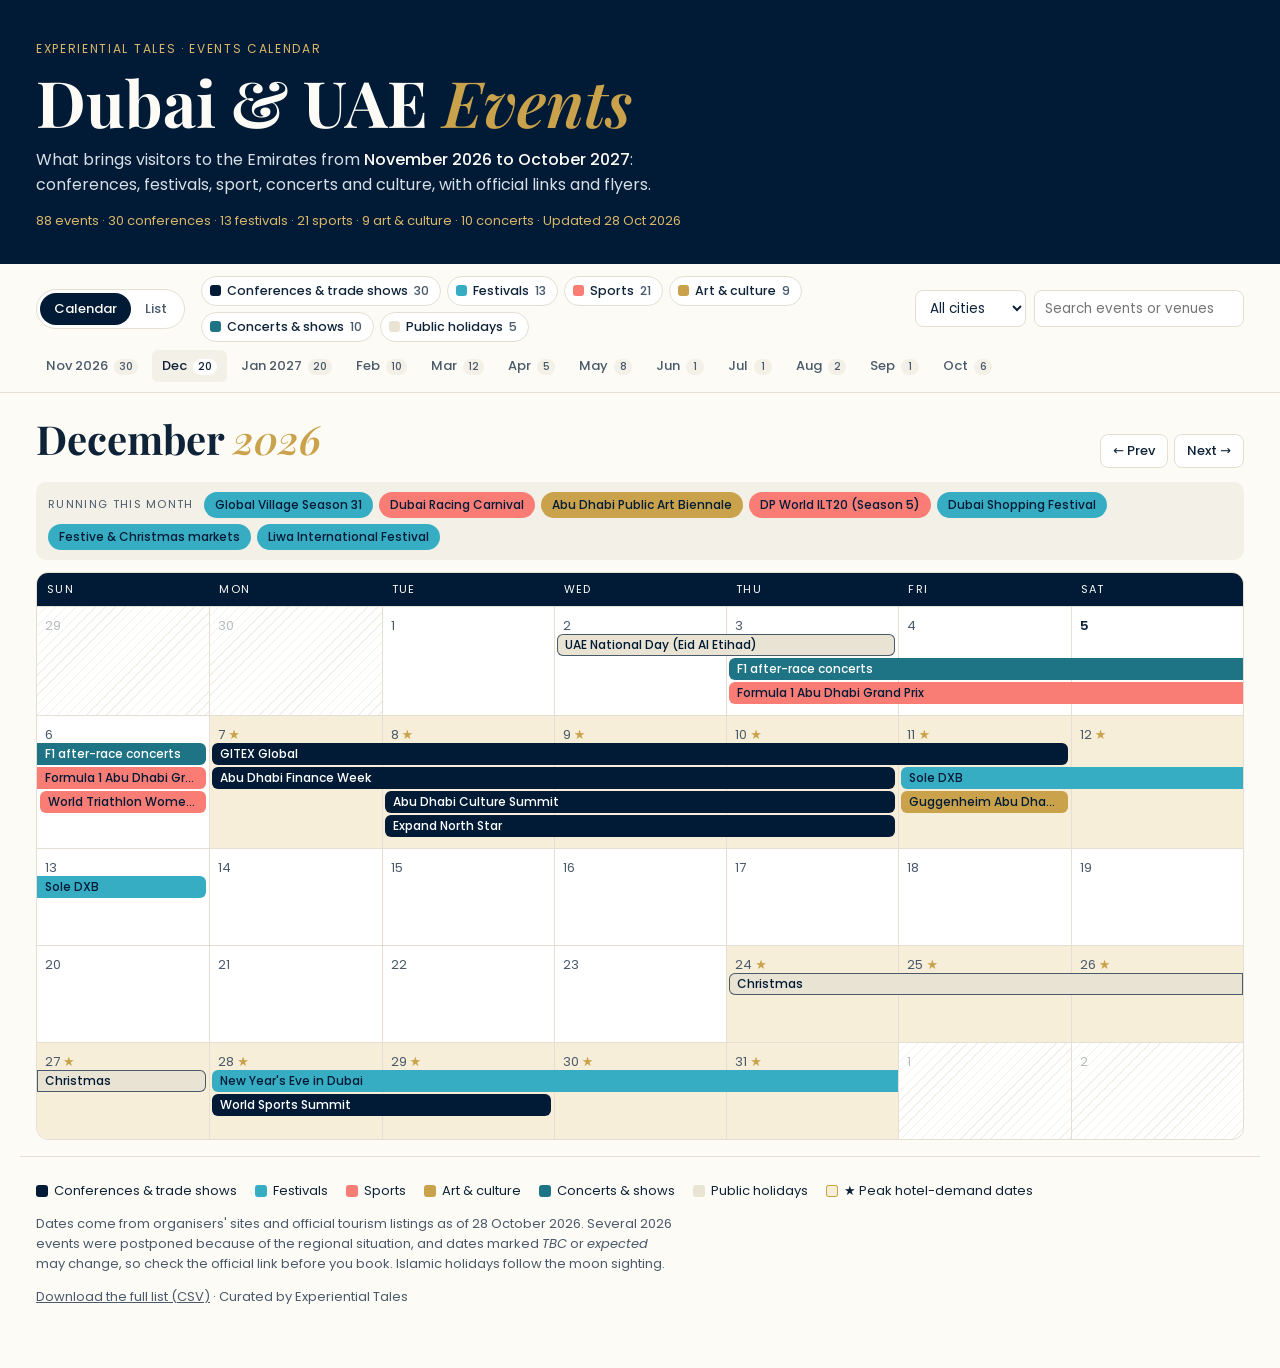
==== index.html @ 49eb6cdc "Dubai & UAE events calendar site Static GitHub Pages site: month calendar and list views, type filte" ====
<!doctype html>
<html lang="en">
<head>
<meta charset="utf-8">
<meta name="viewport" content="width=device-width, initial-scale=1, viewport-fit=cover">
<title>Dubai & UAE Events 2026–27</title>
<meta name="description" content="Conferences, festivals, sports, concerts and culture that bring visitors to Dubai and the UAE, November 2026 to October 2027. Curated by Experiential Tales.">
<meta property="og:title" content="Dubai & UAE Events 2026–27">
<meta property="og:description" content="88 conferences, festivals, sports fixtures, concerts and cultural events across the Emirates, November 2026 to October 2027.">
<meta property="og:type" content="website">
<meta name="theme-color" content="#011B36">
<link rel="preconnect" href="https://fonts.googleapis.com">
<link rel="preconnect" href="https://fonts.gstatic.com" crossorigin>
<link rel="stylesheet" href="https://fonts.googleapis.com/css2?family=Anton&family=Playfair+Display:ital,wght@0,600;0,700;1,600&family=Poppins:wght@400;500;600&display=swap">
<link rel="stylesheet" href="assets/style.css">
</head>
<body>
<header class="masthead">
  <div class="wrap masthead-inner">
    <p class="eyebrow">Experiential Tales · Events calendar</p>
    <h1>Dubai &amp; UAE <em>Events</em></h1>
    <p class="lede">What brings visitors to the Emirates from <strong>November 2026 to October 2027</strong>: conferences, festivals, sport, concerts and culture, with official links and flyers.</p>
    <p class="meta" id="summary">Loading events…</p>
  </div>
</header>

<div class="toolbar" id="toolbar">
  <div class="wrap toolbar-inner">
    <div class="view-toggle" role="tablist" aria-label="View">
      <button type="button" role="tab" id="view-calendar" data-view="calendar" aria-selected="true">Calendar</button>
      <button type="button" role="tab" id="view-list" data-view="list" aria-selected="false">List</button>
    </div>
    <div class="types" id="type-filters" aria-label="Filter by type"></div>
    <div class="finders">
      <label class="sr-only" for="city">City</label>
      <select id="city"><option value="">All cities</option></select>
      <label class="sr-only" for="search">Search events</label>
      <input id="search" type="search" placeholder="Search events or venues" autocomplete="off">
    </div>
  </div>
  <nav class="wrap months" id="months" aria-label="Months"></nav>
</div>

<main class="wrap" id="main">
  <section id="calendar" aria-live="polite"></section>
  <section id="list" hidden></section>
  <p class="empty" id="empty" hidden>No events match these filters. <button type="button" id="reset">Clear filters</button></p>
</main>

<footer class="wrap footer">
  <div class="legend" id="legend"></div>
  <p>Dates come from organisers' sites and official tourism listings as of 28 October 2026. Several 2026 events were postponed because of the regional situation, and dates marked <em>TBC</em> or <em>expected</em> may change, so check the official link before you book. Islamic holidays follow the moon sighting.</p>
  <p><a href="data/events.csv">Download the full list (CSV)</a> · Curated by Experiential Tales</p>
</footer>

<dialog id="detail" aria-labelledby="d-title">
  <article class="detail">
    <button type="button" class="close" id="d-close" aria-label="Close">×</button>
    <p class="d-type" id="d-type"></p>
    <h2 id="d-title"></h2>
    <dl class="d-facts">
      <div><dt>When</dt><dd id="d-dates"></dd></div>
      <div><dt>Where</dt><dd id="d-where"></dd></div>
      <div><dt>Status</dt><dd id="d-status"></dd></div>
    </dl>
    <p class="d-about" id="d-about"></p>
    <div class="d-actions">
      <a id="d-link" class="btn primary" target="_blank" rel="noopener"></a>
      <button type="button" class="btn" id="d-copy">Copy link to this event</button>
    </div>
    <section class="d-flyers">
      <h3>Flyers</h3>
      <div id="d-flyers"></div>
    </section>
  </article>
</dialog>

<script src="assets/app.js"></script>
</body>
</html>
---- assets/style.css ----
/* Layout: navy masthead, sticky filter bar, month calendar with spanning event bars (or a dated list), event detail dialog with flyers. */
:root {
  --midnight: #011B36;
  --gold: #C9A24B;
  --gold-light: #D9B76A;
  --lagoon: #36ADC3;
  --coral: #F97C75;
  --teal: #1E7385;

  --bg: #FDFBF5;
  --surface: #FFFFFF;
  --sand: #F3F0E7;
  --ink: #0E2238;
  --ink-soft: #4A5A6B;
  --line: #E4DFD2;
  --peak: #F7EED9;
  --focus: #1E7385;

  --t-conf: #011B36;  --t-conf-ink: #FFFFFF;
  --t-fest: #36ADC3;  --t-fest-ink: #011B36;
  --t-sport: #F97C75; --t-sport-ink: #011B36;
  --t-art: #C9A24B;   --t-art-ink: #011B36;
  --t-music: #1E7385; --t-music-ink: #FFFFFF;
  --t-hol: #E9E3D3;   --t-hol-ink: #011B36;

  --display: "Playfair Display", Georgia, "Times New Roman", serif;
  --body: "Poppins", system-ui, -apple-system, "Segoe UI", sans-serif;
  --numeral: "Anton", "Arial Narrow", Impact, sans-serif;
}
@media (prefers-color-scheme: dark) {
  :root:not([data-theme="light"]) {
    --bg: #071423; --surface: #0C1E33; --sand: #102740; --ink: #EEF1F4; --ink-soft: #A6B3C1;
    --line: #1D3550; --peak: #2A2617; --focus: #36ADC3;
    --t-conf: #5B7FAE; --t-conf-ink: #FFFFFF; --t-hol: #2B3D52; --t-hol-ink: #EEF1F4;
    color-scheme: dark;
  }
}
:root[data-theme="dark"] {
  --bg: #071423; --surface: #0C1E33; --sand: #102740; --ink: #EEF1F4; --ink-soft: #A6B3C1;
  --line: #1D3550; --peak: #2A2617; --focus: #36ADC3;
  --t-conf: #5B7FAE; --t-conf-ink: #FFFFFF; --t-hol: #2B3D52; --t-hol-ink: #EEF1F4;
  color-scheme: dark;
}

* { box-sizing: border-box; }
html { -webkit-text-size-adjust: 100%; }
body { margin: 0; background: var(--bg); color: var(--ink); font: 400 15px/1.55 var(--body); }
a { color: inherit; }
:focus-visible { outline: 2px solid var(--focus); outline-offset: 2px; }
.sr-only { position: absolute; width: 1px; height: 1px; overflow: hidden; clip: rect(0 0 0 0); white-space: nowrap; }
.wrap { max-width: 1240px; margin: 0 auto; padding-left: max(16px, env(safe-area-inset-left, 0px)); padding-right: max(16px, env(safe-area-inset-right, 0px)); }

/* Masthead */
.masthead { background: var(--midnight); color: #FDFBF5; padding-top: env(safe-area-inset-top, 0px); }
.masthead-inner { padding-block: 40px 32px; }
.eyebrow { margin: 0 0 10px; font-size: 12px; letter-spacing: .14em; text-transform: uppercase; color: var(--gold-light); }
.masthead h1 { margin: 0; font: 700 clamp(36px, 6vw, 64px)/1.02 var(--display); text-wrap: balance; }
.masthead h1 em { color: var(--gold); font-weight: 600; }
.lede { max-width: 62ch; margin: 14px 0 0; color: #D7DEE6; font-size: 16px; }
.lede strong { color: #FDFBF5; font-weight: 500; }
.meta { margin: 14px 0 0; font-size: 13px; color: var(--gold-light); font-variant-numeric: tabular-nums; }

/* Toolbar */
.toolbar { position: sticky; top: 0; z-index: 5; background: var(--bg); border-bottom: 1px solid var(--line); }
.toolbar-inner { display: flex; flex-wrap: wrap; align-items: center; gap: 10px 16px; padding-block: 12px 8px; }
.view-toggle { display: inline-flex; border: 1px solid var(--line); border-radius: 999px; padding: 3px; background: var(--surface); }
.view-toggle button { border: 0; background: none; color: var(--ink-soft); font: 500 13px var(--body); padding: 6px 14px; border-radius: 999px; cursor: pointer; }
.view-toggle button[aria-selected="true"] { background: var(--midnight); color: #FDFBF5; }
.types { display: flex; flex-wrap: wrap; gap: 6px; flex: 1 1 420px; }
.chip { display: inline-flex; align-items: center; gap: 6px; border: 1px solid var(--line); background: var(--surface); color: var(--ink); font: 500 12.5px var(--body); padding: 5px 11px 5px 8px; border-radius: 999px; cursor: pointer; }
.chip .sw { width: 11px; height: 11px; border-radius: 3px; background: var(--c); }
.chip .n { color: var(--ink-soft); font-variant-numeric: tabular-nums; }
.chip[aria-pressed="false"] { opacity: .45; }
.chip[aria-pressed="false"] .sw { background: transparent; box-shadow: inset 0 0 0 1.5px var(--c); }
.finders { display: flex; gap: 8px; flex-wrap: wrap; }
.finders select, .finders input { font: 400 13.5px var(--body); color: var(--ink); background: var(--surface); border: 1px solid var(--line); border-radius: 8px; padding: 7px 10px; min-width: 0; }
.finders input { width: 210px; max-width: 100%; }

.months { display: flex; gap: 4px; overflow-x: auto; padding-block: 0 10px; scrollbar-width: thin; }
.months button { flex: 0 0 auto; border: 0; background: none; color: var(--ink-soft); font: 500 13px var(--body); padding: 6px 10px; border-radius: 6px; cursor: pointer; white-space: nowrap; }
.months button .n { display: inline-block; min-width: 18px; margin-left: 6px; padding: 0 5px; border-radius: 999px; background: var(--sand); font-size: 10.5px; line-height: 16px; font-variant-numeric: tabular-nums; }
.months button[aria-current="true"] .n { background: var(--surface); }
.months button[aria-current="true"] { background: var(--sand); color: var(--ink); }

main { padding-block: 24px 16px; min-height: 50vh; }

/* Calendar */
.cal-head { display: flex; flex-wrap: wrap; align-items: baseline; justify-content: space-between; gap: 8px 16px; margin-bottom: 14px; }
.cal-title { margin: 0; font: 700 clamp(28px, 4vw, 40px)/1.1 var(--display); }
.cal-title em { color: var(--gold); font-weight: 600; }
.cal-nav { display: flex; gap: 6px; }
.cal-nav button { border: 1px solid var(--line); background: var(--surface); color: var(--ink); border-radius: 8px; padding: 6px 12px; font: 500 13px var(--body); cursor: pointer; }
.cal-nav button:disabled { opacity: .35; cursor: default; }

.ongoing { display: flex; flex-wrap: wrap; align-items: center; gap: 6px; margin-bottom: 12px; padding: 10px 12px; background: var(--sand); border-radius: 10px; }
.ongoing .label { font-size: 11px; letter-spacing: .12em; text-transform: uppercase; color: var(--ink-soft); margin-right: 4px; }

.grid { border: 1px solid var(--line); border-radius: 12px; overflow: hidden; background: var(--surface); }
.dow { display: grid; grid-template-columns: repeat(7, minmax(0, 1fr)); background: var(--midnight); color: #FDFBF5; font-size: 11px; letter-spacing: .12em; text-transform: uppercase; }
.dow span { padding: 8px 10px; }
.week { display: grid; grid-template-columns: repeat(7, minmax(0, 1fr)); column-gap: 0; border-top: 1px solid var(--line); }
.week:first-of-type { border-top: 0; }
.day { grid-row: 1 / -1; border-left: 1px solid var(--line); padding: 6px 8px; min-height: 96px; font-variant-numeric: tabular-nums; }
.day:nth-child(1) { border-left: 0; }
.day .num { font: 13px var(--body); color: var(--ink-soft); }
.day.out { background: repeating-linear-gradient(135deg, transparent 0 6px, var(--sand) 6px 7px); }
.day.out .num { opacity: .4; }
.day.peak { background: var(--peak); }
.day.peak .num::after { content: " ★"; color: var(--gold); }
.day.today .num { color: var(--ink); font-weight: 600; }

.bar { position: relative; z-index: 1; margin: 1px 3px; min-width: 0; height: 22px; border: 0; border-radius: 6px; padding: 0 8px; text-align: left; font: 500 12px/22px var(--body); white-space: nowrap; overflow: hidden; text-overflow: ellipsis; cursor: pointer; background: var(--c); color: var(--ci); }
.bar.cut-l { border-top-left-radius: 0; border-bottom-left-radius: 0; margin-left: 0; }
.bar.cut-r { border-top-right-radius: 0; border-bottom-right-radius: 0; margin-right: 0; }
.bar.has-flyer::before { content: "▣ "; opacity: .8; }
.bar:hover { filter: brightness(1.08); }
.pill { border: 0; border-radius: 999px; padding: 4px 11px; font: 500 12px var(--body); cursor: pointer; background: var(--c); color: var(--ci); max-width: 100%; overflow: hidden; text-overflow: ellipsis; white-space: nowrap; }

.t-conf { --c: var(--t-conf); --ci: var(--t-conf-ink); }
.t-fest { --c: var(--t-fest); --ci: var(--t-fest-ink); }
.t-sport { --c: var(--t-sport); --ci: var(--t-sport-ink); }
.t-art { --c: var(--t-art); --ci: var(--t-art-ink); }
.t-music { --c: var(--t-music); --ci: var(--t-music-ink); }
.t-hol { --c: var(--t-hol); --ci: var(--t-hol-ink); }
.bar.t-hol, .pill.t-hol { box-shadow: inset 0 0 0 1px var(--ink-soft); }

/* List */
.month-block { margin-bottom: 36px; scroll-margin-top: 150px; }
.month-block h2 { margin: 0 0 12px; font: 700 28px/1.1 var(--display); }
.month-block h2 em { color: var(--gold); font-weight: 600; }
.cards { display: grid; gap: 10px; }
.card { display: grid; grid-template-columns: 84px minmax(0, 1fr) auto; gap: 16px; align-items: center; padding: 14px 16px; background: var(--surface); border: 1px solid var(--line); border-left: 5px solid var(--c); border-radius: 10px; cursor: pointer; text-align: left; color: inherit; font: inherit; width: 100%; }
.card:hover { border-color: var(--c); }
.when { text-align: center; line-height: 1; }
.when .d { font: 28px/1 var(--numeral); letter-spacing: .01em; color: var(--ink); }
.when .m { margin-top: 4px; font-size: 11px; letter-spacing: .12em; text-transform: uppercase; color: var(--ink-soft); }
.card h3 { margin: 0; font: 600 16px/1.3 var(--body); }
.card .sub { margin: 3px 0 0; font-size: 13px; color: var(--ink-soft); }
.card .about { margin: 6px 0 0; font-size: 13.5px; display: -webkit-box; -webkit-line-clamp: 2; -webkit-box-orient: vertical; overflow: hidden; }
.tags { display: flex; flex-wrap: wrap; gap: 6px; margin-top: 8px; }
.tag { font-size: 11.5px; font-weight: 500; padding: 2px 8px; border-radius: 999px; background: var(--c); color: var(--ci); }
.tag.status { background: var(--sand); color: var(--ink-soft); }
.tag.status.warn { background: transparent; box-shadow: inset 0 0 0 1px var(--coral); color: var(--ink); }
.tag.peak { background: var(--peak); color: var(--ink); }
.thumb { width: 72px; height: 96px; border-radius: 6px; object-fit: cover; background: var(--sand); }
.thumb.none { display: grid; place-items: center; font-size: 10.5px; color: var(--ink-soft); text-align: center; padding: 6px; border: 1px dashed var(--line); background: none; }
.card .go { font-size: 12.5px; white-space: nowrap; }

.empty { padding: 40px 0; text-align: center; color: var(--ink-soft); }
.empty button { border: 0; background: none; color: var(--teal); font: 500 inherit var(--body); text-decoration: underline; cursor: pointer; }

/* Footer */
.footer { padding-block: 24px 48px; border-top: 1px solid var(--line); color: var(--ink-soft); font-size: 13px; }
.footer p { max-width: 80ch; }
.legend { display: flex; flex-wrap: wrap; gap: 8px 18px; margin-bottom: 8px; color: var(--ink); }
.legend span { display: inline-flex; align-items: center; gap: 6px; }
.legend .sw { width: 12px; height: 12px; border-radius: 3px; background: var(--c); }
.legend .sw.peak { background: var(--peak); box-shadow: inset 0 0 0 1px var(--gold); }

/* Detail dialog */
dialog { width: min(720px, calc(100vw - 32px)); max-height: calc(100dvh - 32px); padding: 0; border: 0; border-radius: 16px; background: var(--surface); color: var(--ink); box-shadow: 0 30px 80px rgba(1, 27, 54, .35); }
dialog::backdrop { background: rgba(1, 27, 54, .55); }
.detail { position: relative; padding: 28px 28px 24px; border-top: 8px solid var(--c); }
.close { position: absolute; top: 12px; right: 14px; width: 36px; height: 36px; border: 0; border-radius: 50%; background: var(--sand); color: var(--ink); font-size: 22px; line-height: 1; cursor: pointer; }
.d-type { margin: 0; font-size: 12px; letter-spacing: .14em; text-transform: uppercase; font-weight: 600; color: var(--ink-soft); }
.d-type .sw { display: inline-block; width: 10px; height: 10px; border-radius: 3px; background: var(--c); margin-right: 6px; vertical-align: 0; }
.detail h2 { margin: 6px 40px 16px 0; font: 700 clamp(24px, 4vw, 32px)/1.15 var(--display); text-wrap: balance; }
.d-facts { display: grid; grid-template-columns: repeat(auto-fit, minmax(180px, 1fr)); gap: 10px 20px; margin: 0 0 16px; }
.d-facts dt { font-size: 11px; letter-spacing: .12em; text-transform: uppercase; color: var(--ink-soft); }
.d-facts dd { margin: 2px 0 0; font-weight: 500; }
.d-about { margin: 0 0 18px; max-width: 62ch; }
.d-actions { display: flex; flex-wrap: wrap; gap: 8px; margin-bottom: 22px; }
.btn { display: inline-flex; align-items: center; gap: 6px; border: 1px solid var(--line); background: var(--surface); color: var(--ink); font: 500 14px var(--body); padding: 9px 16px; border-radius: 999px; text-decoration: none; cursor: pointer; }
.btn.primary { background: var(--midnight); border-color: var(--midnight); color: #FDFBF5; }
.btn[hidden] { display: none; }
.d-flyers h3 { margin: 0 0 10px; font: 600 13px var(--body); letter-spacing: .12em; text-transform: uppercase; color: var(--ink-soft); }
.flyer-grid { display: grid; grid-template-columns: repeat(auto-fill, minmax(150px, 1fr)); gap: 10px; }
.flyer-grid a { display: block; border-radius: 8px; overflow: hidden; border: 1px solid var(--line); background: var(--sand); }
.flyer-grid img { display: block; width: 100%; aspect-ratio: 4 / 5; object-fit: cover; }
.flyer-grid .doc { display: grid; place-items: center; aspect-ratio: 4 / 5; padding: 12px; text-align: center; font-size: 13px; text-decoration: none; }
.no-flyer { margin: 0; padding: 18px; border: 1px dashed var(--line); border-radius: 10px; color: var(--ink-soft); font-size: 13.5px; }

@media (max-width: 760px) {
  .toolbar { position: static; }
  .types { flex-wrap: nowrap; overflow-x: auto; padding-bottom: 2px; scrollbar-width: none; }
  .chip { flex: 0 0 auto; }
  .masthead-inner { padding-block: 28px 22px; }
  .day { min-height: 64px; padding: 4px 5px; }
  .dow span { padding: 6px 5px; font-size: 10px; letter-spacing: .06em; }
  .bar { font-size: 10.5px; padding: 0 5px; height: 20px; line-height: 20px; margin: 1px; }
  .card { grid-template-columns: 58px minmax(0, 1fr); gap: 12px; padding: 12px; }
  .card .side { grid-column: 1 / -1; display: flex; align-items: center; gap: 10px; }
  .thumb { width: 54px; height: 72px; }
  .when .d { font-size: 22px; }
  .finders, .finders input { width: 100%; }
  .finders select { flex: 1 1 auto; }
  .detail { padding: 22px 18px 18px; }
}
@media (prefers-reduced-motion: no-preference) {
  .bar, .card, .chip { transition: filter .15s, border-color .15s, opacity .15s; }
}
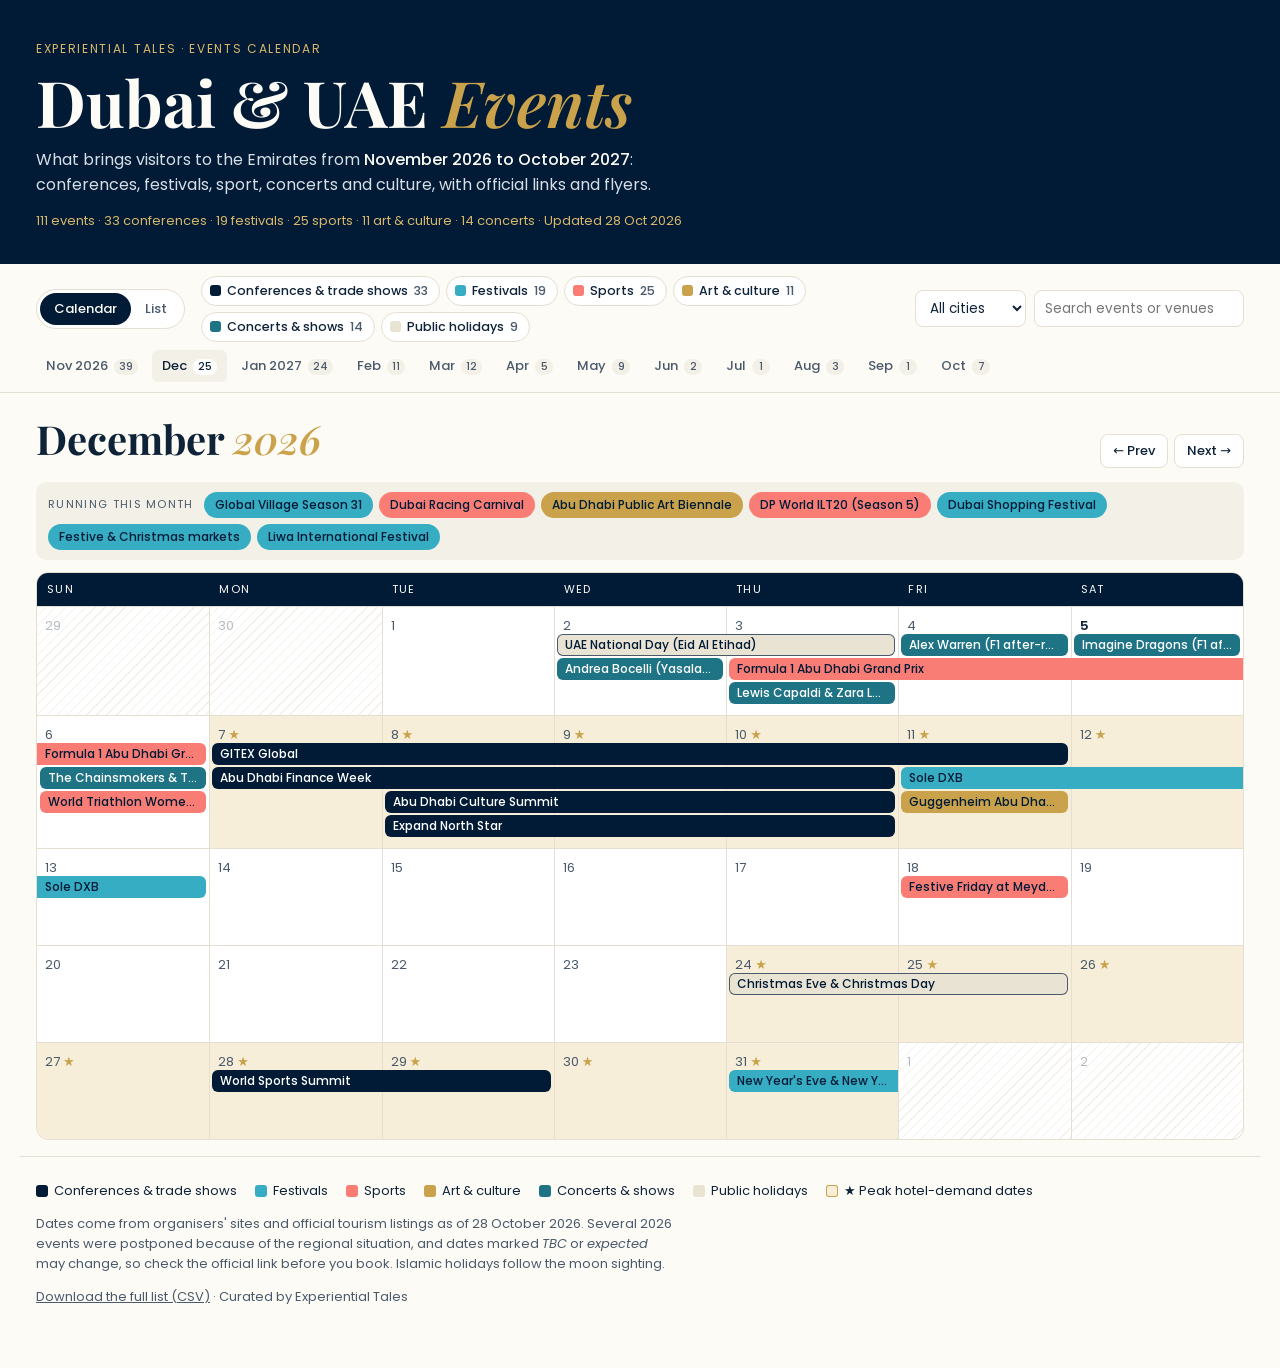
==== commit ad78c21c: "Split Diwali and bundled events, add details and related-event links - Diwali is now 6-10 Nov with s" ====
--- a/index.html
+++ b/index.html
@@ -63,7 +63,16 @@
       <div><dt>Where</dt><dd id="d-where"></dd></div>
       <div><dt>Status</dt><dd id="d-status"></dd></div>
     </dl>
+    <p class="d-parent" id="d-parent" hidden></p>
     <p class="d-about" id="d-about"></p>
+    <div class="d-details" id="d-details" hidden>
+      <h3>Good to know</h3>
+      <p id="d-details-text"></p>
+    </div>
+    <div class="d-related" id="d-related" hidden>
+      <h3 id="d-related-title">Related events</h3>
+      <ul id="d-related-list"></ul>
+    </div>
     <div class="d-actions">
       <a id="d-link" class="btn primary" target="_blank" rel="noopener"></a>
       <button type="button" class="btn" id="d-copy">Copy link to this event</button>
--- a/assets/style.css
+++ b/assets/style.css
@@ -169,6 +169,17 @@
 .d-facts dt { font-size: 11px; letter-spacing: .12em; text-transform: uppercase; color: var(--ink-soft); }
 .d-facts dd { margin: 2px 0 0; font-weight: 500; }
 .d-about { margin: 0 0 18px; max-width: 62ch; }
+.d-parent { margin: -6px 0 12px; font-size: 13.5px; color: var(--ink-soft); }
+.d-parent button, .d-related button { border: 0; padding: 0; background: none; color: inherit; font: inherit; font-weight: 600; text-decoration: underline; text-underline-offset: 2px; cursor: pointer; }
+.d-details { margin: 0 0 18px; padding: 12px 14px; background: var(--sand); border-radius: 10px; }
+.d-details p { margin: 0; font-size: 14px; }
+.d-details h3, .d-related h3 { margin: 0 0 6px; font: 600 12px var(--body); letter-spacing: .12em; text-transform: uppercase; color: var(--ink-soft); }
+.d-related { margin: 0 0 20px; }
+.d-related ul { margin: 0; padding: 0; list-style: none; display: grid; gap: 6px; }
+.d-related li { display: flex; flex-wrap: wrap; align-items: baseline; gap: 4px 10px; font-size: 14px; }
+.d-related li .sw { flex: 0 0 auto; width: 10px; height: 10px; border-radius: 3px; background: var(--c); align-self: center; }
+.d-related li .when { font-size: 12.5px; color: var(--ink-soft); text-align: left; line-height: 1.4; }
+.tag.parent { background: transparent; box-shadow: inset 0 0 0 1px var(--line); color: var(--ink-soft); }
 .d-actions { display: flex; flex-wrap: wrap; gap: 8px; margin-bottom: 22px; }
 .btn { display: inline-flex; align-items: center; gap: 6px; border: 1px solid var(--line); background: var(--surface); color: var(--ink); font: 500 14px var(--body); padding: 9px 16px; border-radius: 999px; text-decoration: none; cursor: pointer; }
 .btn.primary { background: var(--midnight); border-color: var(--midnight); color: #FDFBF5; }
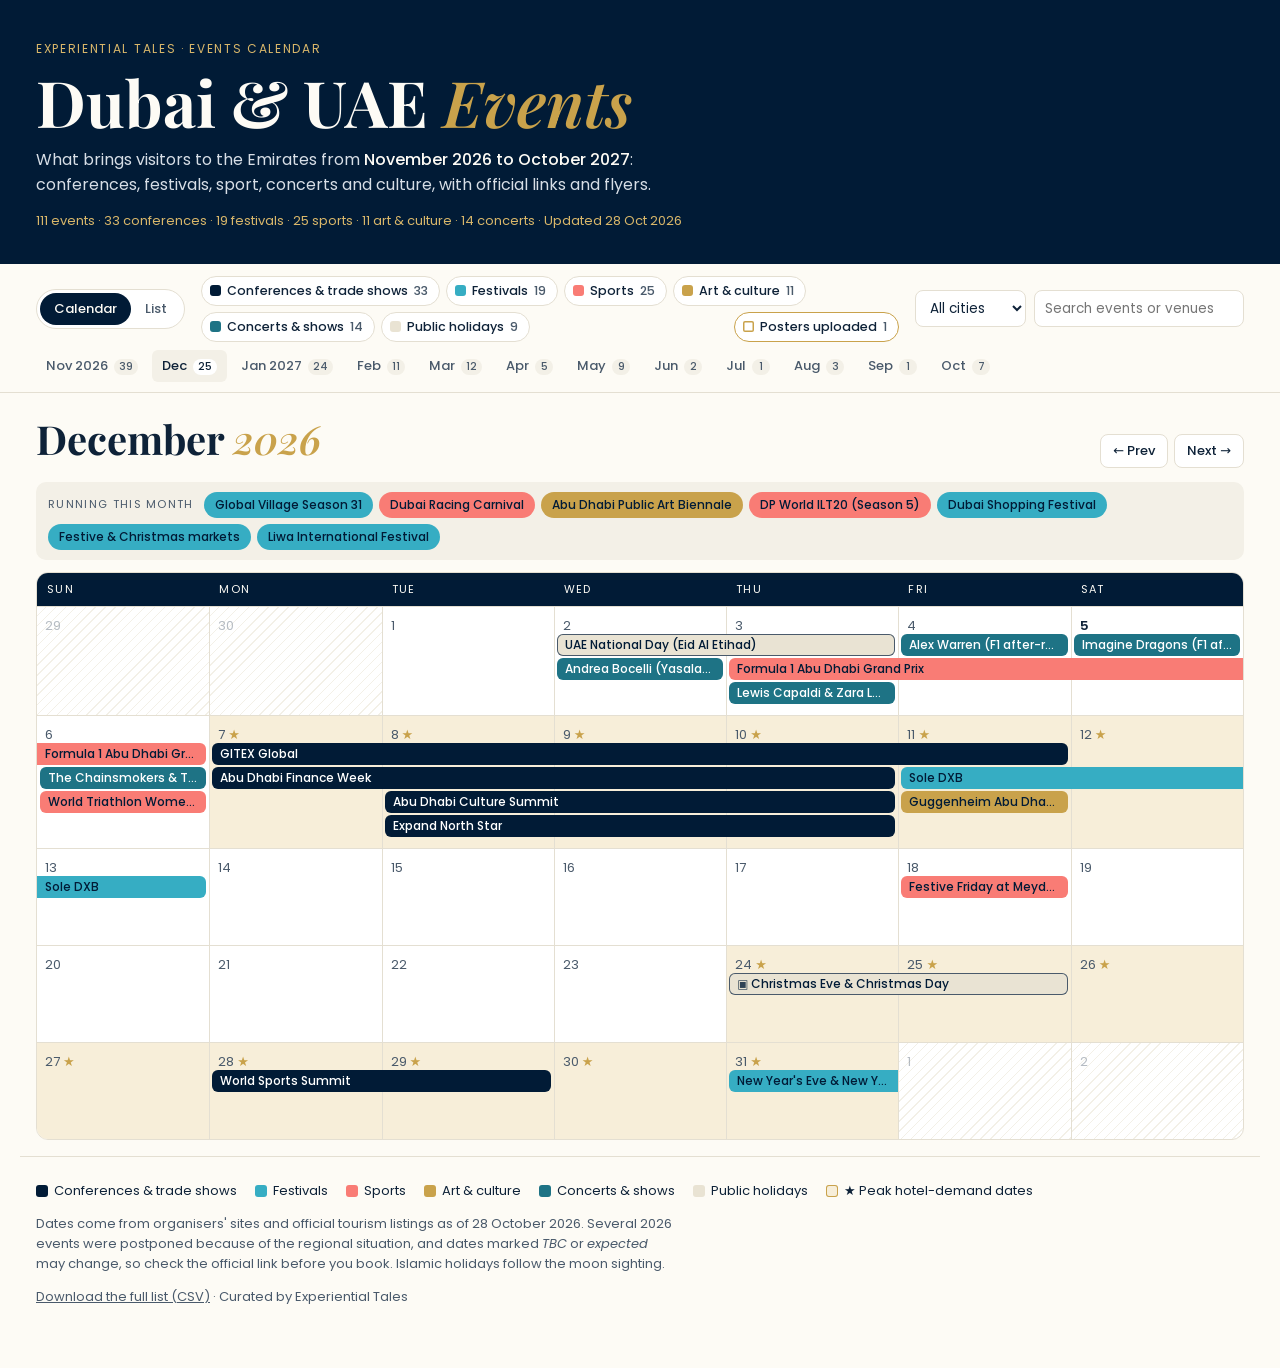
==== commit f0d12d47: "Link each event's editable Canva and Adobe Express designs - New designs column (Label|URL;...) show" ====
--- a/index.html
+++ b/index.html
@@ -81,6 +81,11 @@
       <h3>Flyers</h3>
       <div id="d-flyers"></div>
     </section>
+    <section class="d-designs" id="d-designs-wrap" hidden>
+      <h3>Editable designs</h3>
+      <p class="d-note">Open the source files to update these posters. You need access to the Canva or Adobe account they were made in.</p>
+      <ul id="d-designs"></ul>
+    </section>
   </article>
 </dialog>
 
--- a/assets/style.css
+++ b/assets/style.css
@@ -72,6 +72,12 @@
 .chip .n { color: var(--ink-soft); font-variant-numeric: tabular-nums; }
 .chip[aria-pressed="false"] { opacity: .45; }
 .chip[aria-pressed="false"] .sw { background: transparent; box-shadow: inset 0 0 0 1.5px var(--c); }
+.chip.posters { --c: var(--gold); border-color: var(--gold); margin-left: auto; }
+.chip.posters .sw { border-radius: 2px; }
+.chip.posters[aria-pressed="false"] { opacity: 1; }
+.chip.posters[aria-pressed="true"] { background: var(--gold); color: var(--midnight); }
+.chip.posters[aria-pressed="true"] .n { color: var(--midnight); }
+.chip.posters[aria-pressed="true"] .sw { background: var(--midnight); box-shadow: none; }
 .finders { display: flex; gap: 8px; flex-wrap: wrap; }
 .finders select, .finders input { font: 400 13.5px var(--body); color: var(--ink); background: var(--surface); border: 1px solid var(--line); border-radius: 8px; padding: 7px 10px; min-width: 0; }
 .finders input { width: 210px; max-width: 100%; }
@@ -189,6 +195,14 @@
 .flyer-grid a { display: block; border-radius: 8px; overflow: hidden; border: 1px solid var(--line); background: var(--sand); }
 .flyer-grid img { display: block; width: 100%; aspect-ratio: 4 / 5; object-fit: cover; }
 .flyer-grid .doc { display: grid; place-items: center; aspect-ratio: 4 / 5; padding: 12px; text-align: center; font-size: 13px; text-decoration: none; }
+.flyer-grid figure { margin: 0; }
+.flyer-grid figcaption { margin-top: 5px; font-size: 11.5px; letter-spacing: .06em; text-transform: uppercase; color: var(--ink-soft); }
+.d-designs { margin-top: 22px; }
+.d-designs h3 { margin: 0 0 6px; font: 600 13px var(--body); letter-spacing: .12em; text-transform: uppercase; color: var(--ink-soft); }
+.d-note { margin: 0 0 10px; font-size: 13px; color: var(--ink-soft); }
+.d-designs ul { margin: 0; padding: 0; list-style: none; display: grid; gap: 8px; }
+.d-designs li { display: flex; flex-wrap: wrap; align-items: center; justify-content: space-between; gap: 8px 16px; padding: 10px 14px; border: 1px solid var(--line); border-radius: 10px; }
+.d-designs .count { color: var(--ink-soft); font-size: 13px; }
 .no-flyer { margin: 0; padding: 18px; border: 1px dashed var(--line); border-radius: 10px; color: var(--ink-soft); font-size: 13.5px; }
 
 @media (max-width: 760px) {
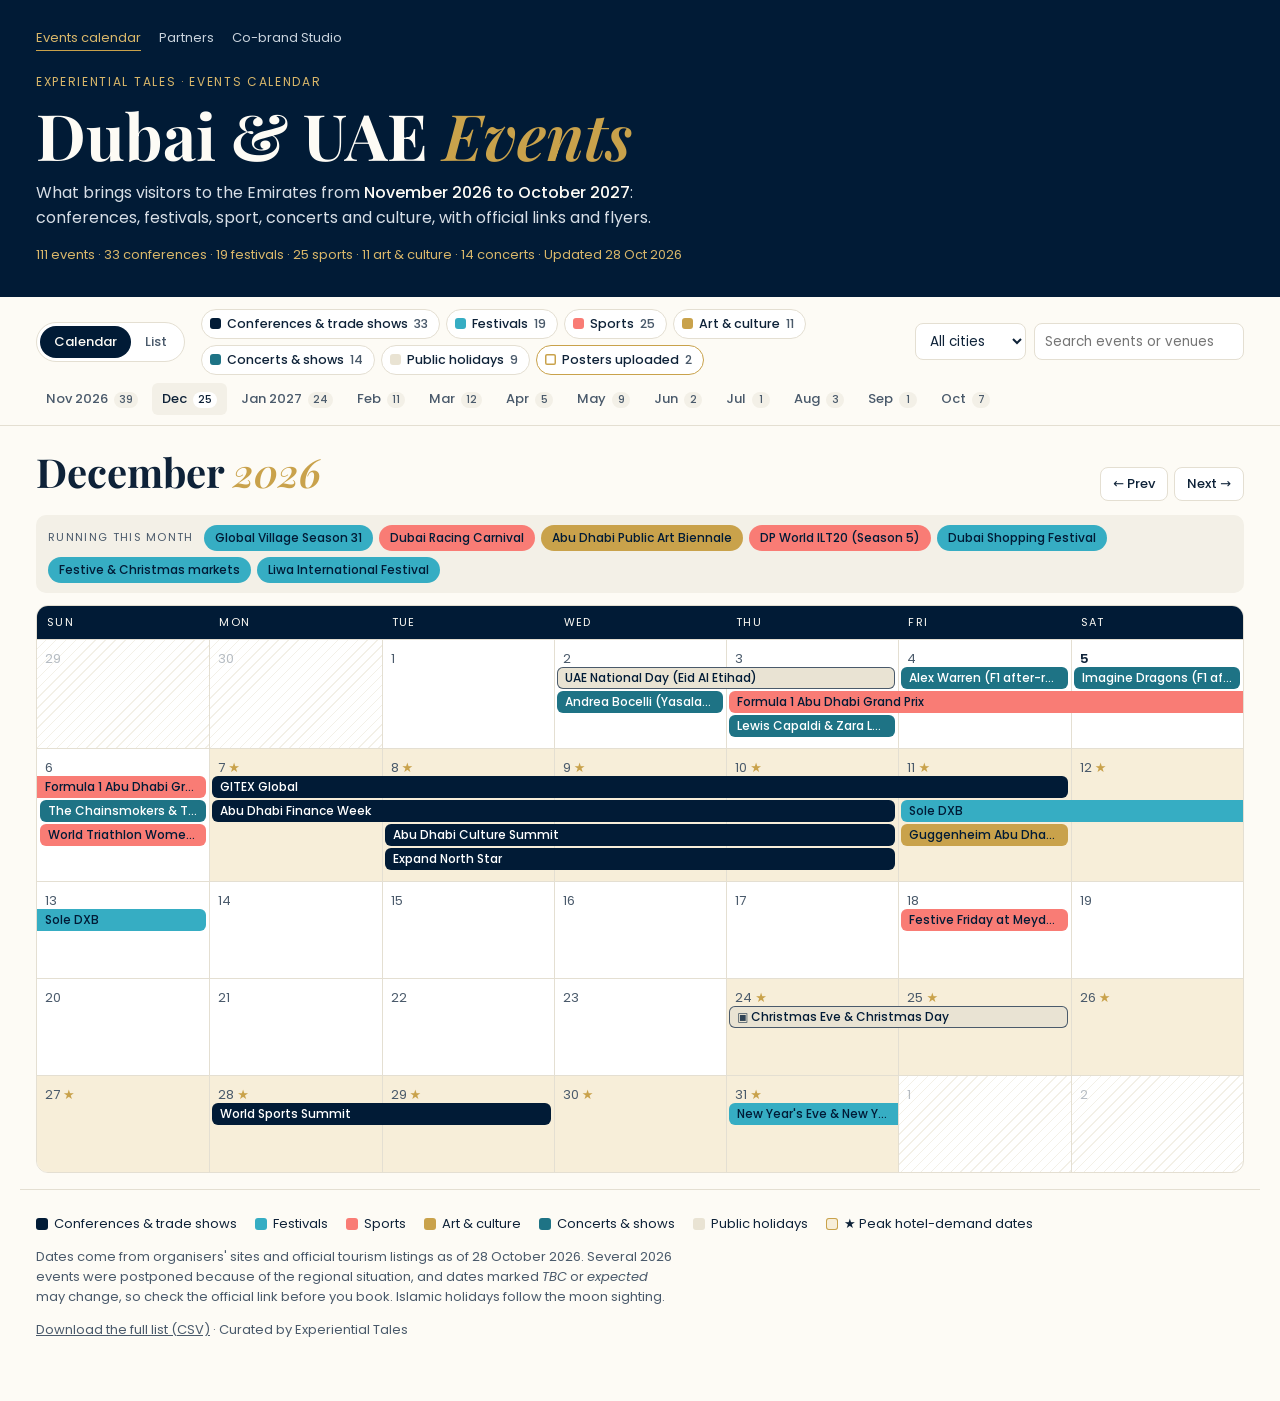
==== commit ffdea126: "Add agent Partners page and Co-brand Studio Partners (partners.html) lists agent partners from partn" ====
--- a/index.html
+++ b/index.html
@@ -12,11 +12,16 @@
 <link rel="preconnect" href="https://fonts.googleapis.com">
 <link rel="preconnect" href="https://fonts.gstatic.com" crossorigin>
 <link rel="stylesheet" href="https://fonts.googleapis.com/css2?family=Anton&family=Playfair+Display:ital,wght@0,600;0,700;1,600&family=Poppins:wght@400;500;600&display=swap">
-<link rel="stylesheet" href="assets/style.css">
+<link rel="stylesheet" href="assets/style.css?v=20261029">
 </head>
 <body>
 <header class="masthead">
   <div class="wrap masthead-inner">
+    <nav class="site-nav" aria-label="Site">
+      <a href="./" aria-current="page">Events calendar</a>
+      <a href="partners.html">Partners</a>
+      <a href="studio.html">Co-brand Studio</a>
+    </nav>
     <p class="eyebrow">Experiential Tales · Events calendar</p>
     <h1>Dubai &amp; UAE <em>Events</em></h1>
     <p class="lede">What brings visitors to the Emirates from <strong>November 2026 to October 2027</strong>: conferences, festivals, sport, concerts and culture, with official links and flyers.</p>
@@ -85,10 +90,11 @@
       <h3>Editable designs</h3>
       <p class="d-note">Open the source files to update these posters. You need access to the Canva or Adobe account they were made in.</p>
       <ul id="d-designs"></ul>
+      <p class="d-cobrand"><a class="btn primary" id="d-cobrand" href="studio.html">Make a co-branded version for an agent partner →</a></p>
     </section>
   </article>
 </dialog>
 
-<script src="assets/app.js"></script>
+<script src="assets/app.js?v=20261029"></script>
 </body>
 </html>
--- a/assets/style.css
+++ b/assets/style.css
@@ -15,6 +15,7 @@
   --line: #E4DFD2;
   --peak: #F7EED9;
   --focus: #1E7385;
+  --act: var(--midnight); --act-ink: #FDFBF5;
 
   --t-conf: #011B36;  --t-conf-ink: #FFFFFF;
   --t-fest: #36ADC3;  --t-fest-ink: #011B36;
@@ -30,14 +31,14 @@
 @media (prefers-color-scheme: dark) {
   :root:not([data-theme="light"]) {
     --bg: #071423; --surface: #0C1E33; --sand: #102740; --ink: #EEF1F4; --ink-soft: #A6B3C1;
-    --line: #1D3550; --peak: #2A2617; --focus: #36ADC3;
+    --line: #1D3550; --peak: #2A2617; --focus: #36ADC3; --act: #D9B76A; --act-ink: #011B36;
     --t-conf: #5B7FAE; --t-conf-ink: #FFFFFF; --t-hol: #2B3D52; --t-hol-ink: #EEF1F4;
     color-scheme: dark;
   }
 }
 :root[data-theme="dark"] {
   --bg: #071423; --surface: #0C1E33; --sand: #102740; --ink: #EEF1F4; --ink-soft: #A6B3C1;
-  --line: #1D3550; --peak: #2A2617; --focus: #36ADC3;
+  --line: #1D3550; --peak: #2A2617; --focus: #36ADC3; --act: #D9B76A; --act-ink: #011B36;
   --t-conf: #5B7FAE; --t-conf-ink: #FFFFFF; --t-hol: #2B3D52; --t-hol-ink: #EEF1F4;
   color-scheme: dark;
 }
@@ -59,20 +60,24 @@
 .lede { max-width: 62ch; margin: 14px 0 0; color: #D7DEE6; font-size: 16px; }
 .lede strong { color: #FDFBF5; font-weight: 500; }
 .meta { margin: 14px 0 0; font-size: 13px; color: var(--gold-light); font-variant-numeric: tabular-nums; }
+.site-nav { display: flex; flex-wrap: wrap; gap: 6px 18px; margin: -12px 0 22px; font-size: 13px; }
+.site-nav a { color: #C9D3DD; text-decoration: none; padding-bottom: 2px; border-bottom: 1px solid transparent; }
+.site-nav a:hover { color: #FDFBF5; border-bottom-color: var(--gold); }
+.site-nav a[aria-current="page"] { color: var(--gold-light); border-bottom-color: var(--gold); }
 
 /* Toolbar */
 .toolbar { position: sticky; top: 0; z-index: 5; background: var(--bg); border-bottom: 1px solid var(--line); }
 .toolbar-inner { display: flex; flex-wrap: wrap; align-items: center; gap: 10px 16px; padding-block: 12px 8px; }
 .view-toggle { display: inline-flex; border: 1px solid var(--line); border-radius: 999px; padding: 3px; background: var(--surface); }
 .view-toggle button { border: 0; background: none; color: var(--ink-soft); font: 500 13px var(--body); padding: 6px 14px; border-radius: 999px; cursor: pointer; }
-.view-toggle button[aria-selected="true"] { background: var(--midnight); color: #FDFBF5; }
+.view-toggle button[aria-selected="true"] { background: var(--act); color: var(--act-ink); }
 .types { display: flex; flex-wrap: wrap; gap: 6px; flex: 1 1 420px; }
 .chip { display: inline-flex; align-items: center; gap: 6px; border: 1px solid var(--line); background: var(--surface); color: var(--ink); font: 500 12.5px var(--body); padding: 5px 11px 5px 8px; border-radius: 999px; cursor: pointer; }
 .chip .sw { width: 11px; height: 11px; border-radius: 3px; background: var(--c); }
 .chip .n { color: var(--ink-soft); font-variant-numeric: tabular-nums; }
 .chip[aria-pressed="false"] { opacity: .45; }
 .chip[aria-pressed="false"] .sw { background: transparent; box-shadow: inset 0 0 0 1.5px var(--c); }
-.chip.posters { --c: var(--gold); border-color: var(--gold); margin-left: auto; }
+.chip.posters { --c: var(--gold); border-color: var(--gold); }
 .chip.posters .sw { border-radius: 2px; }
 .chip.posters[aria-pressed="false"] { opacity: 1; }
 .chip.posters[aria-pressed="true"] { background: var(--gold); color: var(--midnight); }
@@ -188,7 +193,7 @@
 .tag.parent { background: transparent; box-shadow: inset 0 0 0 1px var(--line); color: var(--ink-soft); }
 .d-actions { display: flex; flex-wrap: wrap; gap: 8px; margin-bottom: 22px; }
 .btn { display: inline-flex; align-items: center; gap: 6px; border: 1px solid var(--line); background: var(--surface); color: var(--ink); font: 500 14px var(--body); padding: 9px 16px; border-radius: 999px; text-decoration: none; cursor: pointer; }
-.btn.primary { background: var(--midnight); border-color: var(--midnight); color: #FDFBF5; }
+.btn.primary { background: var(--act); border-color: var(--act); color: var(--act-ink); }
 .btn[hidden] { display: none; }
 .d-flyers h3 { margin: 0 0 10px; font: 600 13px var(--body); letter-spacing: .12em; text-transform: uppercase; color: var(--ink-soft); }
 .flyer-grid { display: grid; grid-template-columns: repeat(auto-fill, minmax(150px, 1fr)); gap: 10px; }
@@ -203,6 +208,7 @@
 .d-designs ul { margin: 0; padding: 0; list-style: none; display: grid; gap: 8px; }
 .d-designs li { display: flex; flex-wrap: wrap; align-items: center; justify-content: space-between; gap: 8px 16px; padding: 10px 14px; border: 1px solid var(--line); border-radius: 10px; }
 .d-designs .count { color: var(--ink-soft); font-size: 13px; }
+.d-cobrand { margin: 12px 0 0; }
 .no-flyer { margin: 0; padding: 18px; border: 1px dashed var(--line); border-radius: 10px; color: var(--ink-soft); font-size: 13.5px; }
 
 @media (max-width: 760px) {
